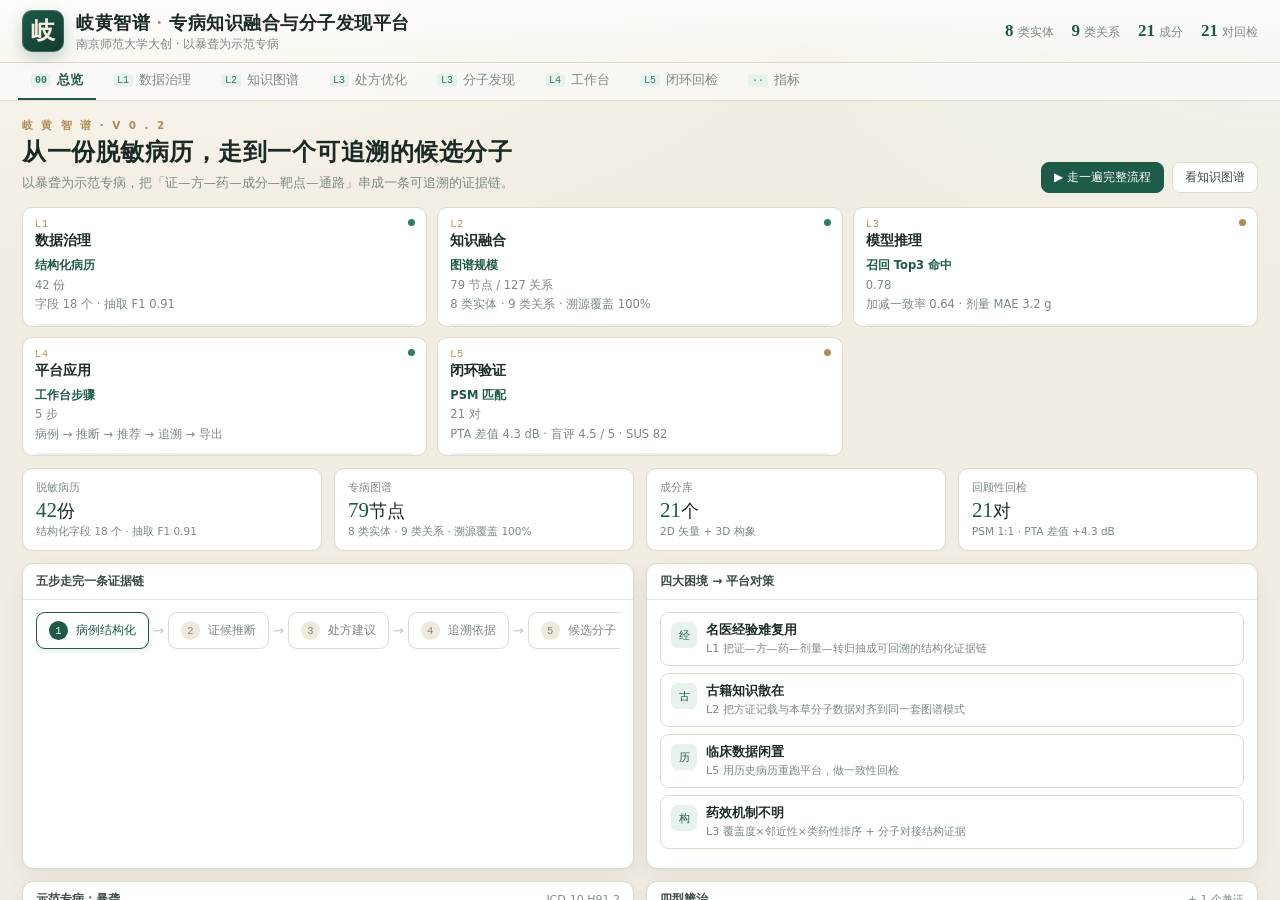
==== prototype.html @ 3a9bf0d1 "Add files via upload" ====
<!doctype html>
<html lang="zh-CN">
<head>
<meta charset="utf-8">
<meta name="viewport" content="width=device-width, initial-scale=1">
<title>岐黄智谱 · 专病知识融合与分子发现平台（原型）</title>
<link rel="stylesheet" href="assets/css/app.css">
</head>
<body>

<header class="topbar">
  <div class="brand">
    <div class="seal">岐</div>
    <div class="brand-text">
      <h1>岐黄智谱 <span class="sep">·</span> 专病知识融合与分子发现平台</h1>
      <p>南京师范大学大创 · 以暴聋为示范专病</p>
    </div>
  </div>
  <div class="topmeta">
    <div class="metric"><b>8</b><span>类实体</span></div>
    <div class="metric"><b>9</b><span>类关系</span></div>
    <div class="metric"><b>21</b><span>成分</span></div>
    <div class="metric"><b>21</b><span>对回检</span></div>
  </div>
</header>

<nav class="nav">
  <a href="#/overview" data-route="overview"><i>00</i>总览</a>
  <a href="#/emr" data-route="emr"><i>L1</i>数据治理</a>
  <a href="#/graph" data-route="graph"><i>L2</i>知识图谱</a>
  <a href="#/rx" data-route="rx"><i>L3</i>处方优化</a>
  <a href="#/mol" data-route="mol"><i>L3</i>分子发现</a>
  <a href="#/platform" data-route="platform"><i>L4</i>工作台</a>
  <a href="#/recheck" data-route="recheck"><i>L5</i>闭环回检</a>
  <a href="#/metrics" data-route="metrics"><i>··</i>指标</a>
  <span class="spacer"></span>
</nav>

<main>
  <div id="app" class="view on"></div>
</main>

<script src="assets/vendor/3Dmol-min.js"></script>
<script src="js/mols.js"></script>
<script src="js/data.js"></script>
<script src="js/ui.js"></script>
<script src="js/views.js"></script>
<script src="js/views2.js"></script>
<script src="js/app.js"></script>
</body>
</html>
---- assets/css/app.css ----
/* 岐黄智谱 · 平台原型样式（沿用分子 demo 的纸墨/青绿/赭金配色） */
:root{
  --ink:#1b2a24; --ink-2:#3c4b44; --muted:#7c8a82;
  --paper:#f2ede2; --card:#ffffff;
  --green:#1d5a48; --green-2:#2f7d63; --green-soft:#e8f2ed; --green-line:#cfe3da;
  --gold:#b08d57; --gold-soft:#f7f0e2;
  --warn:#a4632a; --warn-soft:#fdf3e7;
  --red:#a63a35; --red-soft:#fbeeed;
  --violet:#6f62a0; --violet-soft:#f0edf7;
  --line:#e2d9c8; --line-2:#efe8da;
  --shadow:0 1px 2px rgba(27,42,36,.05), 0 8px 24px rgba(27,42,36,.06);
  --serif:"Source Han Serif SC","Noto Serif SC","Songti SC","SimSun",serif;
  --sans:"PingFang SC","Microsoft YaHei","Noto Sans SC",system-ui,-apple-system,"Segoe UI",sans-serif;
  --mono:"JetBrains Mono","Cascadia Code",Consolas,"Courier New",monospace;
}
*{box-sizing:border-box}
html,body{height:100%}
body{
  margin:0;font-family:var(--sans);color:var(--ink);
  background:
    radial-gradient(1200px 600px at 12% -10%, #fbf8f1 0%, transparent 60%),
    radial-gradient(900px 500px at 100% 0%, #eef4ef 0%, transparent 55%),
    var(--paper);
  display:grid;grid-template-rows:auto auto 1fr auto;
  height:100vh;overflow:hidden;-webkit-font-smoothing:antialiased;
  font-size:13px;
}
h1,h2,h3,h4{margin:0;font-family:var(--serif);font-weight:700}
a{color:var(--green)}
code,.mono{font-family:var(--mono);font-size:11.5px}
::-webkit-scrollbar{width:9px;height:9px}
::-webkit-scrollbar-thumb{background:#d8cfbe;border-radius:8px;border:2px solid transparent;background-clip:content-box}

/* ---------- 顶栏 ---------- */
.topbar{display:flex;align-items:center;justify-content:space-between;gap:24px;padding:10px 22px;
  border-bottom:1px solid var(--line);background:linear-gradient(180deg,rgba(255,255,255,.8),rgba(255,255,255,.35));}
.brand{display:flex;align-items:center;gap:12px;min-width:0}
.seal{width:42px;height:42px;flex:0 0 42px;border-radius:10px;
  background:linear-gradient(145deg,var(--green),#123c30);color:#f6efe0;font-family:var(--serif);
  font-size:24px;font-weight:700;display:grid;place-items:center;
  box-shadow:inset 0 0 0 1px rgba(255,255,255,.18),0 6px 16px rgba(29,90,72,.25)}
.brand-text h1{margin:0;font-size:18px;letter-spacing:.5px;white-space:nowrap}
.brand-text h1 .sep{color:var(--gold);margin:0 2px}
.brand-text p{margin:2px 0 0;font-size:11.5px;color:var(--muted);white-space:nowrap;overflow:hidden;text-overflow:ellipsis}
.topmeta{display:flex;align-items:center;gap:18px;flex:0 0 auto}
.metric{display:flex;align-items:baseline;gap:4px}
.metric b{font-family:var(--serif);font-size:17px;color:var(--green)}
.metric span{font-size:11.5px;color:var(--muted)}

/* ---------- 导航 ---------- */
.nav{display:flex;align-items:center;gap:4px;padding:0 18px;border-bottom:1px solid var(--line);
  background:rgba(255,255,255,.55);overflow-x:auto;scrollbar-width:none}
.nav::-webkit-scrollbar{display:none}
.nav a{flex:0 0 auto;display:flex;align-items:center;gap:6px;padding:9px 13px;border-bottom:2px solid transparent;
  color:var(--muted);text-decoration:none;font-size:12.5px;white-space:nowrap;transition:.14s}
.nav a:hover{color:var(--green)}
.nav a.on{color:var(--green);border-bottom-color:var(--green);font-weight:600}
.nav a i{font-style:normal;font-family:var(--mono);font-size:10px;padding:1px 4px;border-radius:3px;
  background:var(--green-soft);color:var(--green-2)}
.nav .spacer{flex:1}
.nav .hint{font-size:11px;color:#a7b2ab}

/* ---------- 主体 ---------- */
main{overflow-y:auto;padding:18px 22px 30px;min-width:0}
.view{display:none;max-width:1560px;margin:0 auto}
.view.on{display:block;animation:fade .18s ease}
@keyframes fade{from{opacity:0;transform:translateY(3px)}to{opacity:1;transform:none}}

.page-head{display:flex;align-items:flex-end;justify-content:space-between;gap:16px;margin-bottom:14px}
.kicker{font-size:10.5px;letter-spacing:2.4px;color:var(--gold);font-weight:600;text-transform:uppercase}
.page-head h2{font-size:24px;margin:3px 0 5px;letter-spacing:.5px}
.page-head p{margin:0;font-size:12.5px;color:var(--muted);max-width:840px;line-height:1.6}
.page-head .right{display:flex;gap:8px;flex:0 0 auto}

/* ---------- 通用卡片 ---------- */
.card{background:var(--card);border:1px solid var(--line);border-radius:11px;box-shadow:var(--shadow)}
.card-pad{padding:13px 15px}
.card-h{display:flex;align-items:center;justify-content:space-between;gap:10px;padding:9px 13px;
  border-bottom:1px solid var(--line-2);font-size:12px;font-weight:600;color:var(--ink-2)}
.card-h small{font-weight:400;color:var(--muted);font-size:11px}
.card-b{padding:12px 13px}
.grid{display:grid;gap:12px}
.g2{grid-template-columns:repeat(2,minmax(0,1fr))}
.g3{grid-template-columns:repeat(3,minmax(0,1fr))}
.g4{grid-template-columns:repeat(4,minmax(0,1fr))}
.g5{grid-template-columns:repeat(5,minmax(0,1fr))}
.split{display:grid;grid-template-columns:minmax(0,1fr) minmax(0,1fr);gap:12px}
.split-l{display:grid;grid-template-columns:340px minmax(0,1fr);gap:12px}
.split-r{display:grid;grid-template-columns:minmax(0,1fr) 380px;gap:12px}

/* ---------- 标签 / 徽章 ---------- */
.tag{display:inline-flex;align-items:center;gap:4px;font-size:11px;color:var(--ink-2);background:#fff;
  border:1px solid var(--line);padding:2px 7px;border-radius:5px;white-space:nowrap}
.tag.g{background:var(--green-soft);border-color:var(--green-line);color:var(--green)}
.tag.w{background:var(--warn-soft);border-color:#f0ddc6;color:var(--warn)}
.tag.r{background:var(--red-soft);border-color:#f0d3d0;color:var(--red)}
.tag.v{background:var(--violet-soft);border-color:#ded8ee;color:var(--violet)}
.tag.gold{background:var(--gold-soft);border-color:#ecdfc4;color:#8a6a35}
.badge{display:inline-grid;place-items:center;width:18px;height:18px;border-radius:4px;font-size:10.5px;
  font-weight:700;font-family:var(--mono)}
.badge.A{background:#1d5a48;color:#fff}
.badge.B{background:#2f7d63;color:#fff}
.badge.C{background:#c08a3e;color:#fff}
.badge.D{background:#a46a5f;color:#fff}
.chips{display:flex;gap:6px;flex-wrap:wrap}
.chip{flex:0 0 auto;border:1px solid var(--line);background:#fff;color:var(--ink-2);
  padding:4px 11px;border-radius:999px;font-size:12px;cursor:pointer;transition:.14s;font-family:inherit}
.chip:hover{border-color:var(--green-2);color:var(--green)}
.chip.on{background:var(--green);border-color:var(--green);color:#fff;box-shadow:0 2px 8px rgba(29,90,72,.2)}
.chip .n{opacity:.6;margin-left:4px;font-size:10.5px}

/* ---------- 按钮 ---------- */
.btn{border:1px solid var(--line);background:#fff;border-radius:8px;padding:6px 12px;font:inherit;
  font-size:12px;color:var(--ink-2);cursor:pointer;transition:.14s;display:inline-flex;align-items:center;gap:6px}
.btn:hover{border-color:var(--green-2);color:var(--green)}
.btn.primary{background:var(--green);border-color:var(--green);color:#fff}
.btn.primary:hover{background:var(--green-2);color:#fff}
.btn.sm{padding:3px 8px;font-size:11px}
.btn:disabled{opacity:.45;cursor:not-allowed}

/* ---------- 表格 ---------- */
table.t{width:100%;border-collapse:collapse;font-size:12px}
table.t th{text-align:left;font-weight:600;color:var(--muted);font-size:10.5px;letter-spacing:.4px;
  padding:6px 8px;border-bottom:1px solid var(--line);white-space:nowrap;background:#fcfaf5}
table.t td{padding:7px 8px;border-bottom:1px solid var(--line-2);vertical-align:middle}
table.t tr:last-child td{border-bottom:0}
table.t tbody tr:hover{background:#fcfbf7}
table.t td.num{font-family:var(--mono);font-size:11.5px;text-align:right;white-space:nowrap}
table.t td.c{text-align:center}
table.t tr.on{background:var(--green-soft)}
table.t tr.on td{color:var(--green)}

/* ---------- 条形 / 进度 ---------- */
.bar{position:relative;height:7px;border-radius:4px;background:#efe9dc;overflow:hidden;min-width:52px}
.bar>i{position:absolute;inset:0 auto 0 0;border-radius:4px;background:linear-gradient(90deg,var(--green-2),var(--green))}
.bar.gold>i{background:linear-gradient(90deg,#d8b578,var(--gold))}
.bar.violet>i{background:linear-gradient(90deg,#9a8fc0,var(--violet))}
.rowbar{display:flex;align-items:center;gap:8px}
.rowbar .v{font-family:var(--mono);font-size:11px;color:var(--ink-2);flex:0 0 42px;text-align:right}

/* ---------- 步骤条 ---------- */
.steps{display:flex;align-items:center;gap:0;flex-wrap:wrap}
.step{display:flex;align-items:center;gap:8px;padding:8px 12px;border:1px solid var(--line);border-radius:9px;
  background:#fff;font-size:12px;color:var(--muted);cursor:pointer;transition:.14s;white-space:nowrap}
.step .no{width:19px;height:19px;border-radius:50%;background:#efe9dc;color:var(--muted);display:grid;place-items:center;
  font-size:10.5px;font-family:var(--mono)}
.step.on{border-color:var(--green);color:var(--green);box-shadow:0 2px 10px rgba(29,90,72,.12)}
.step.on .no{background:var(--green);color:#fff}
.step.done .no{background:var(--green-2);color:#fff}
.step-arrow{color:#cdc3b2;padding:0 4px}

/* ---------- 病例原文 / 高亮 ---------- */
.raw{font-size:12.5px;line-height:2;color:var(--ink-2);padding:12px 14px;background:#fff;
  border:1px solid var(--line);border-radius:10px;white-space:pre-wrap}
.raw mark{background:#fbeec9;color:var(--ink);padding:1px 2px;border-radius:3px;box-shadow:inset 0 -2px 0 #e8cf94}
.field{display:flex;align-items:flex-start;gap:8px;padding:7px 9px;border:1px solid var(--line-2);border-radius:8px;
  background:#fff;cursor:pointer;transition:.14s;margin-bottom:6px}
.field:hover{border-color:var(--green-line);background:#fcfdfb}
.field.on{border-color:var(--green);background:var(--green-soft);box-shadow:0 0 0 2px rgba(47,125,99,.08)}
.field .k{flex:0 0 62px;font-size:11px;color:var(--muted);padding-top:1px}
.field .v{flex:1;font-size:12.5px;min-width:0}
.field .c{flex:0 0 auto;font-family:var(--mono);font-size:10.5px;color:var(--green);background:var(--green-soft);
  padding:1px 5px;border-radius:4px}

/* ---------- 图谱 ---------- */
.graph-wrap{position:relative;background:
    radial-gradient(circle at 50% 40%,#fdfcf8 0%,#fff 72%);
  border:1px solid var(--line);border-radius:11px;overflow:auto;box-shadow:var(--shadow)}
.graph-wrap svg{display:block}
.gnode{cursor:pointer}
.gnode circle{stroke:#fff;stroke-width:1.6;transition:.12s}
.gnode text{font-size:10px;fill:var(--ink-2);pointer-events:none}
.gnode.r-syndrome circle{fill:#c08a3e}
.gnode.r-formula circle{fill:#1d5a48}
.gnode.r-herb circle{fill:#2f7d63}
.gnode.r-compound circle{fill:#b5703a}
.gnode.r-target circle{fill:#6f62a0}
.gnode.r-pathway circle{fill:#8c7f5f}
.gnode.r-disease circle{fill:#8f2f2f}
.gnode.r-symptom circle{fill:#7f9a8f}
.gnode.dim{opacity:.18}
.gnode.hl circle{stroke:#1b2a24;stroke-width:2.4}
.gnode:hover circle{stroke:var(--green)}
.gedge{stroke:#cfc6b6;stroke-width:1;fill:none}
.gedge.dim{opacity:.08}
.gedge.hl{stroke:var(--green);stroke-width:2}
.gcol-label{font-size:10.5px;fill:var(--muted);letter-spacing:1px}

/* ---------- 抽屉 ---------- */
.drawer{position:fixed;top:0;right:0;height:100%;width:430px;max-width:92vw;background:#fff;border-left:1px solid var(--line);
  box-shadow:-14px 0 40px rgba(27,42,36,.12);transform:translateX(102%);transition:transform .22s ease;z-index:60;
  display:flex;flex-direction:column}
.drawer.on{transform:none}
.drawer-h{display:flex;align-items:flex-start;justify-content:space-between;gap:10px;padding:14px 16px;
  border-bottom:1px solid var(--line-2)}
.drawer-b{overflow-y:auto;padding:14px 16px;flex:1}
.drawer-x{border:0;background:transparent;font-size:18px;color:var(--muted);cursor:pointer;line-height:1;padding:2px 4px}
.quote{font-family:var(--serif);font-size:13.5px;line-height:1.9;color:var(--ink);padding:10px 12px;
  background:#fcfaf4;border-left:3px solid var(--gold);border-radius:0 8px 8px 0;margin:8px 0}
.meta-row{display:flex;justify-content:space-between;gap:10px;padding:5px 0;border-bottom:1px dashed var(--line-2);font-size:11.5px}
.meta-row .k{color:var(--muted)}
.meta-row .v{text-align:right;color:var(--ink-2);max-width:65%}

/* ---------- 分子 ---------- */
.molgrid{display:grid;grid-template-columns:300px minmax(0,1fr);gap:12px}
.molist{max-height:640px;overflow-y:auto;padding:6px}
.molitem{display:flex;gap:9px;align-items:center;padding:6px 8px;border-radius:8px;cursor:pointer;
  border:1px solid transparent;border-left:3px solid transparent}
.molitem:hover{background:#fcfbf7;border-color:var(--line-2)}
.molitem.on{background:#fff;border-color:var(--line);border-left-color:var(--green);box-shadow:var(--shadow)}
.molitem img{width:38px;height:38px;object-fit:contain;background:#fff;border:1px solid var(--line-2);border-radius:6px;padding:1px}
.molitem .nm{font-size:12.5px;font-weight:600}
.molitem .en{font-size:10.5px;color:var(--muted)}
.viewers{display:grid;grid-template-columns:1fr 1fr;gap:10px}
.vpanel{background:#fff;border:1px solid var(--line);border-radius:10px;overflow:hidden;display:flex;flex-direction:column}
.vhead{display:flex;justify-content:space-between;align-items:center;padding:6px 10px;border-bottom:1px solid var(--line-2);
  font-size:11.5px;font-weight:600;color:var(--ink-2)}
.vhead .src{font-weight:400;color:var(--muted);font-size:10.5px}
.vbody{height:250px;display:grid;place-items:center;padding:6px;position:relative;
  background:radial-gradient(circle at 50% 45%,#fcfbf7 0%,#fff 70%)}
.vbody img{max-width:100%;max-height:100%;object-fit:contain}
.vtools{display:flex;gap:5px;padding:5px 8px;border-top:1px solid var(--line-2);background:#fcfbf8}
.vtools button{border:1px solid var(--line);background:#fff;border-radius:5px;padding:2px 8px;font-size:11px;
  color:var(--ink-2);cursor:pointer}
.vtools button:hover{border-color:var(--green-2);color:var(--green)}
.vtools button.on{background:var(--green-soft);border-color:var(--green-line);color:var(--green)}
.propgrid{display:grid;grid-template-columns:repeat(4,minmax(0,1fr));gap:8px}
.prop{background:#fff;border:1px solid var(--line);border-radius:8px;padding:7px 9px}
.prop .k{font-size:10px;color:var(--muted);letter-spacing:.3px}
.prop .v{font-family:var(--serif);font-size:15px;margin-top:2px}
.prop .v small{font-family:var(--sans);font-size:10px;color:var(--muted);margin-left:2px}

/* 证据卡 */
.evidence{display:flex;gap:9px;padding:9px 10px;border:1px solid var(--line);border-radius:9px;background:#fff;
  margin-bottom:7px;cursor:pointer;transition:.14s}
.evidence:hover{border-color:var(--green-line);background:#fcfdfb}
.evidence .ico{flex:0 0 26px;height:26px;border-radius:7px;display:grid;place-items:center;font-size:11px;
  font-family:var(--mono);background:var(--green-soft);color:var(--green)}
.evidence .tt{flex:1;min-width:0}
.evidence .t1{font-size:12.5px;font-weight:600;margin-bottom:2px}
.evidence .t2{font-size:11px;color:var(--muted);white-space:nowrap;overflow:hidden;text-overflow:ellipsis}
.evidence .rt{flex:0 0 auto;display:flex;flex-direction:column;align-items:flex-end;gap:3px}

/* 时间线 */
.timeline{position:relative;padding-left:18px}
.timeline:before{content:"";position:absolute;left:5px;top:4px;bottom:4px;width:1px;background:var(--line)}
.tl{position:relative;margin-bottom:12px}
.tl:before{content:"";position:absolute;left:-17px;top:4px;width:9px;height:9px;border-radius:50%;
  background:#fff;border:2px solid var(--green-2)}
.tl.now:before{background:var(--green);border-color:var(--green);box-shadow:0 0 0 3px rgba(29,90,72,.15)}
.tl .d{font-family:var(--mono);font-size:10.5px;color:var(--gold);letter-spacing:.4px}
.tl .t{font-size:12.5px;font-weight:600;margin:1px 0 2px}
.tl .n{font-size:11.5px;color:var(--muted);line-height:1.6}

/* 森林图 / 图表 */
.chart{width:100%;overflow:visible}
.chart text{font-size:10px;fill:var(--muted)}
.chart .axis{stroke:var(--line);stroke-width:1}
.chart .ref{stroke:#bdb2a0;stroke-dasharray:3 3}
.legend{display:flex;gap:14px;flex-wrap:wrap;font-size:11px;color:var(--muted);margin-top:6px}
.legend i{display:inline-block;width:9px;height:9px;border-radius:2px;margin-right:4px}

/* 提示条 */
.note{display:flex;gap:8px;font-size:11.5px;color:var(--warn);background:var(--warn-soft);border:1px solid #f0ddc6;
  border-radius:8px;padding:8px 11px;line-height:1.6}
.note.info{color:var(--green);background:var(--green-soft);border-color:var(--green-line)}
.note.danger{color:var(--red);background:var(--red-soft);border-color:#f0d3d0}
.note b{font-weight:700}

/* 页脚 */
.foot{display:flex;align-items:center;justify-content:space-between;gap:14px;flex-wrap:wrap;padding:6px 22px;
  border-top:1px solid var(--line);font-size:10.5px;color:var(--muted);background:rgba(255,255,255,.5)}
.foot .warn{color:#96744b}

/* 大数字 */
.big{font-family:var(--serif);font-size:26px;line-height:1.1;color:var(--green)}
.big small{font-family:var(--sans);font-size:11px;color:var(--muted);margin-left:3px}
.kpi{background:#fff;border:1px solid var(--line);border-radius:10px;padding:11px 13px;position:relative;overflow:hidden}
.kpi .lb{font-size:11px;color:var(--muted);display:flex;align-items:center;gap:5px}
.kpi .vv{font-family:var(--serif);font-size:21px;margin-top:3px;color:var(--ink)}
.kpi .vv em{font-style:normal;color:var(--green)}
.kpi .sb{font-size:10.5px;color:var(--muted);margin-top:2px}
.kpi .st{position:absolute;top:9px;right:10px;font-size:10px;font-family:var(--mono);color:var(--green-2)}

/* 竖向分栏卡片 */
.layers{display:grid;grid-template-columns:repeat(5,minmax(0,1fr));gap:10px}
.layer{background:#fff;border:1px solid var(--line);border-radius:10px;padding:11px 12px;position:relative;
  cursor:pointer;transition:.14s}
.layer:hover{border-color:var(--green-line);box-shadow:var(--shadow);transform:translateY(-1px)}
.layer .ln{font-family:var(--mono);font-size:10px;color:var(--gold);letter-spacing:1px}
.layer h4{font-size:14px;margin:2px 0 6px}
.layer .kv{font-size:11.5px;color:var(--muted);line-height:1.7}
.layer .dot{position:absolute;top:11px;right:11px;width:7px;height:7px;border-radius:50%;background:var(--green-2)}
.layer .dot.wip{background:var(--gold)}
.layer:after{content:"";position:absolute;left:12px;right:12px;bottom:0;height:2px;background:var(--green-soft);border-radius:2px}

@media (max-width:1400px){.g5{grid-template-columns:repeat(3,minmax(0,1fr))}.layers{grid-template-columns:repeat(3,minmax(0,1fr))}}
@media (max-width:1100px){
  .g3,.g4{grid-template-columns:repeat(2,minmax(0,1fr))}
  .split,.split-l,.split-r,.molgrid{grid-template-columns:minmax(0,1fr)}
  .viewers{grid-template-columns:1fr}
  .topmeta{display:none}
}
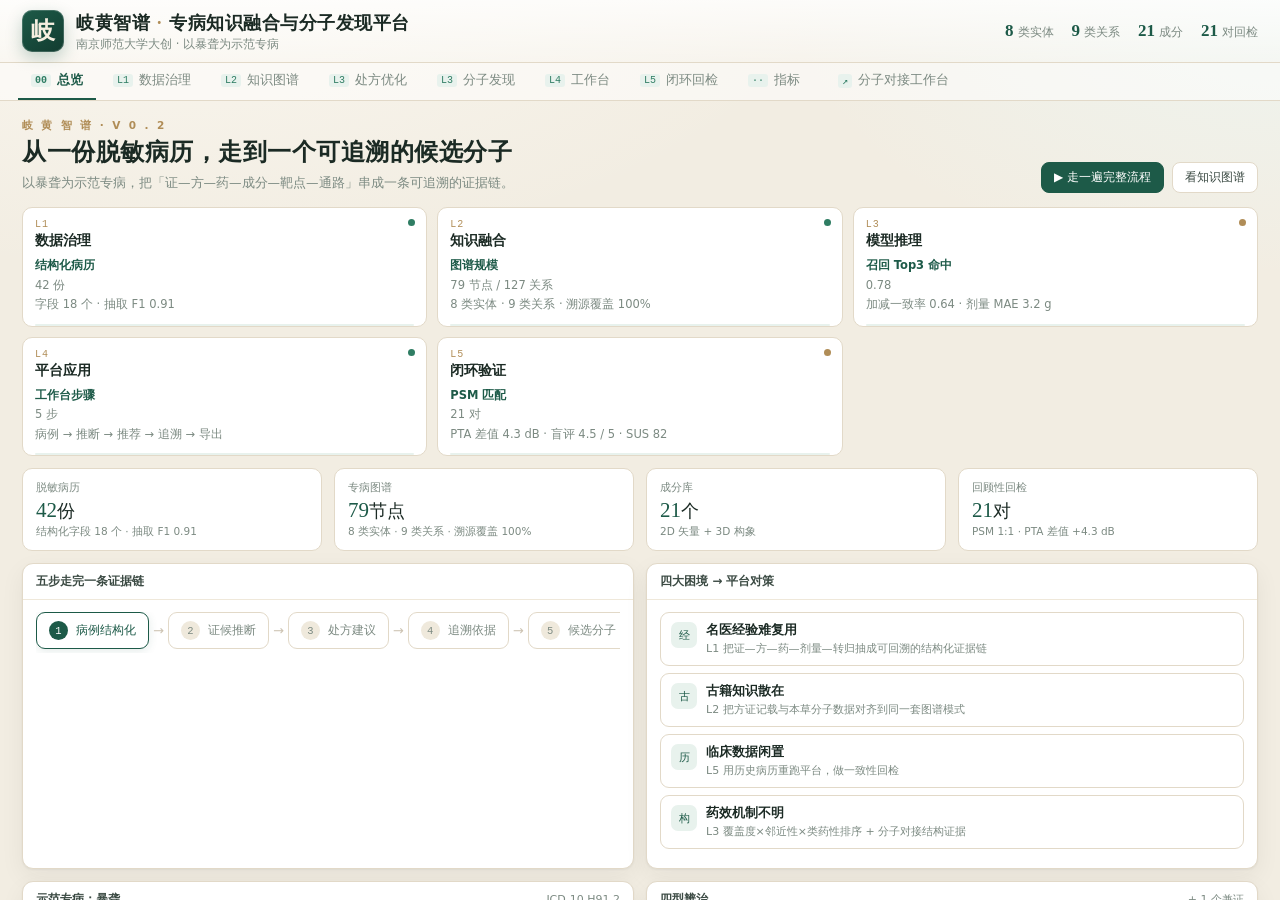
==== commit 571d4f39: "Add files via upload" ====
--- a/prototype.html
+++ b/prototype.html
@@ -33,6 +33,7 @@
   <a href="#/platform" data-route="platform"><i>L4</i>工作台</a>
   <a href="#/recheck" data-route="recheck"><i>L5</i>闭环回检</a>
   <a href="#/metrics" data-route="metrics"><i>··</i>指标</a>
+  <a href="index.html" style="margin-left:8px"><i>↗</i>分子对接工作台</a>
   <span class="spacer"></span>
 </nav>
 
